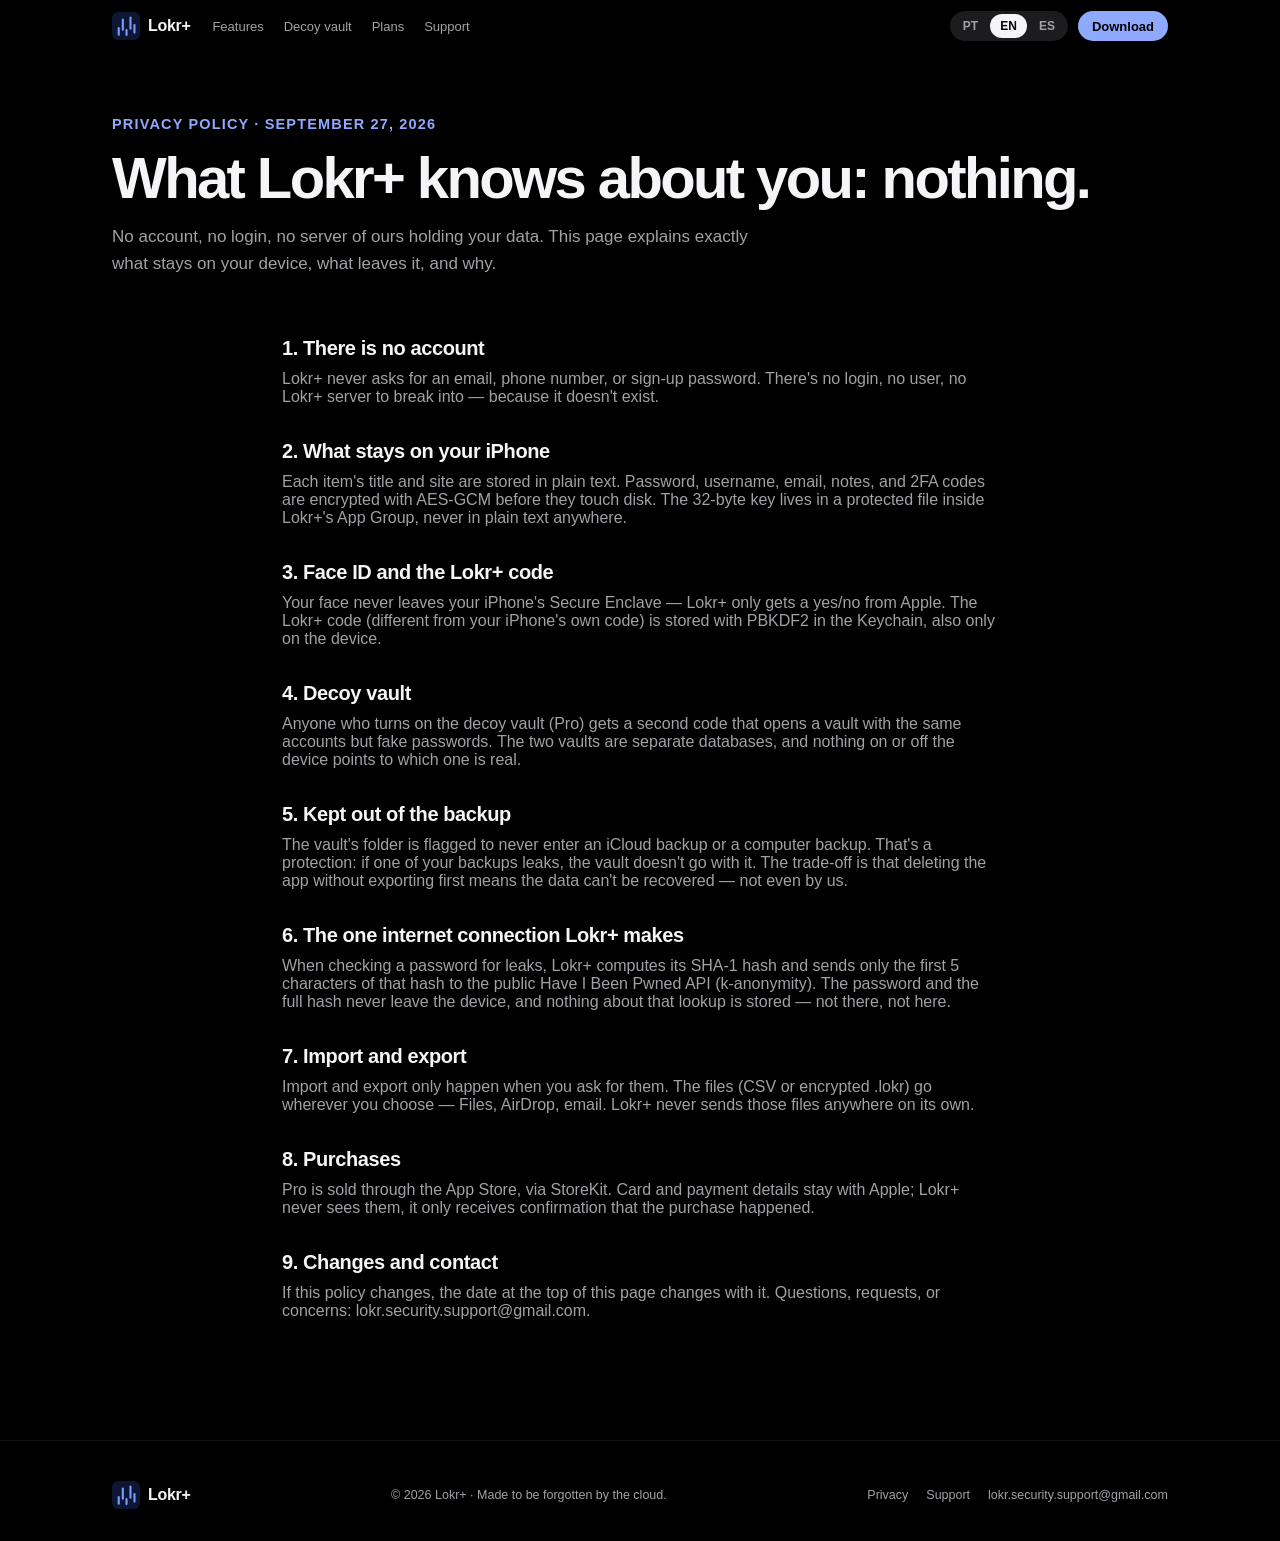
==== privacidade.html @ 9a6746d3 "feat: privacy and support pages Privacidade com 9 seções (fundamentadas no que o app de fato faz: AE" ====
<!doctype html>
<html lang="pt-BR">
<head>
<meta charset="utf-8">
<meta name="viewport" content="width=device-width, initial-scale=1">
<title>Privacidade — Lokr+</title>
<meta name="description" content="Política de privacidade do Lokr+: sem conta, sem servidor, dados só no seu iPhone.">
<link rel="icon" href="assets/icon.svg" type="image/svg+xml">
<link rel="stylesheet" href="css/tokens.css">
<link rel="stylesheet" href="css/layout.css">
<link rel="stylesheet" href="css/legal.css">
</head>
<body>
<header class="site-header" data-site-header></header>

<main>
  <section class="legal-hero wrap">
    <span class="eyebrow" data-p-eyebrow></span>
    <h1 class="h-section" data-p-title></h1>
    <p class="body-text" data-p-intro></p>
  </section>
  <section class="legal-sections wrap" data-p-sections></section>
</main>

<footer class="site-footer" data-site-footer></footer>

<script src="js/i18n.js"></script>
<script src="js/i18n-legal.js"></script>
<script src="js/site.js"></script>
<script src="js/page-legal.js"></script>
<script>document.addEventListener("DOMContentLoaded", function () { window.LokrSite.init(null); window.LokrPageLegal.renderPrivacy(); });</script>
</body>
</html>
---- css/tokens.css ----
/* Lokr+ site — design tokens (spec section 2 & 3) */
:root {
  --bg: #000000;
  --card: #141416;
  --control: #1C1C1E;
  --text: #F5F5F7;
  --text-2: #A1A1A6;
  --accent-1: #8FA9FF;
  --accent-2: #C7B8FF;
  --card-pro: #3F5FD0;
  --card-pro-btn: #2F4FC4;
  --isca-bg: #0F1B3D;
  --isca-text: #B9C3E0;
  --positive: #4CC47A;
  --warning: #E3A43A;
  --icon-bg: #0D1733;
  --icon-bars: #7B9BFF;
  --icon-line: #6B8EFF;

  --font: -apple-system, "SF Pro Display", "SF Pro Text", "Helvetica Neue", Helvetica, Arial, sans-serif;
  --font-mono: ui-monospace, "SF Mono", Menlo, monospace;

  --content-max: 1100px;
  --content-pad: 22px;
}

* { box-sizing: border-box; }

html, body {
  margin: 0;
  padding: 0;
  background: var(--bg);
  color: var(--text);
  font-family: var(--font);
  -webkit-font-smoothing: antialiased;
}

body { overflow-x: hidden; }

h1, h2, h3, p { margin: 0; }

h1, h2 { text-wrap: balance; }
p { text-wrap: pretty; }

a { color: inherit; text-decoration: none; }

img { max-width: 100%; display: block; }

.wrap {
  max-width: var(--content-max);
  margin: 0 auto;
  padding-left: var(--content-pad);
  padding-right: var(--content-pad);
}

/* Type scale (spec section 3) */
.h-stage   { font-size: clamp(44px, 8vw, 104px); font-weight: 700; line-height: 1.02; letter-spacing: -.05em; }
.h-section { font-size: clamp(34px, 4.6vw, 58px); font-weight: 700; line-height: 1.03; letter-spacing: -.045em; }
@media (min-width: 1400px) { .h-section { font-size: clamp(34px, 5vw, 64px); } }
.h-legend  { font-size: clamp(26px, 3.3vw, 44px); font-weight: 700; line-height: 1.06; letter-spacing: -.035em; }
.h-card    { font-size: 19px; font-weight: 600; letter-spacing: -.02em; }
.h-plan    { font-size: 28px; font-weight: 700; letter-spacing: -.03em; }
.body-text { font-size: 17px; font-weight: 400; line-height: 1.58; }
.body-card { font-size: 15.5px; font-weight: 400; line-height: 1.55; }
.eyebrow   { font-size: 14.5px; font-weight: 600; color: var(--accent-1); letter-spacing: .08em; text-transform: uppercase; }
.nav-text  { font-size: 13px; font-weight: 400; }
.btn-text  { font-size: 16px; font-weight: 600; }
.footer-text { font-size: 12.5px; font-weight: 400; line-height: 1.5; color: var(--text-2); }

.accent-grad {
  background-image: linear-gradient(90deg, var(--accent-1), var(--accent-2));
  -webkit-background-clip: text;
  background-clip: text;
  color: transparent;
}

.sr-only {
  position: absolute; width: 1px; height: 1px;
  padding: 0; margin: -1px; overflow: hidden;
  clip: rect(0,0,0,0); white-space: nowrap; border: 0;
}
---- css/layout.css ----
/* Lokr+ site — header, footer, shared layout (spec section 4) */

header.site-header {
  position: fixed;
  top: 0; left: 0; right: 0;
  height: 52px;
  z-index: 50;
  background: rgba(0,0,0,.6);
  backdrop-filter: blur(20px);
  -webkit-backdrop-filter: blur(20px);
}

header.site-header .wrap {
  height: 52px;
  display: flex;
  align-items: center;
  gap: 22px;
}

.brand {
  display: flex;
  align-items: center;
  gap: 8px;
  font-size: 16px;
  font-weight: 700;
  letter-spacing: -.02em;
  white-space: nowrap;
}

.brand svg { width: 28px; height: 28px; flex: none; }

.site-nav {
  display: flex;
  align-items: center;
  gap: 20px;
  flex: 1;
  min-width: 0;
  overflow: hidden;
  white-space: nowrap;
}

.site-nav a {
  font-size: 13px;
  color: var(--text-2);
  transition: color .15s;
}
.site-nav a:hover, .site-nav a.active { color: var(--text); }

.header-right {
  display: flex;
  align-items: center;
  gap: 10px;
  flex: none;
}

.lang-pill {
  display: flex;
  background: var(--control);
  border-radius: 15px;
  padding: 3px;
  gap: 2px;
}

.lang-pill button {
  border: 0;
  background: transparent;
  color: var(--text-2);
  font-family: var(--font);
  font-size: 12px;
  font-weight: 600;
  padding: 5px 10px;
  border-radius: 12px;
  cursor: pointer;
  transition: background .15s, color .15s;
}

.lang-pill button.active {
  background: var(--text);
  color: #000;
}

.btn-download {
  height: 30px;
  padding: 0 14px;
  border-radius: 15px;
  background: var(--accent-1);
  color: #000;
  font-size: 13px;
  font-weight: 600;
  display: flex;
  align-items: center;
  border: 0;
  cursor: pointer;
  white-space: nowrap;
}

.btn-primary {
  display: inline-flex;
  align-items: center;
  justify-content: center;
  height: 52px;
  padding: 0 28px;
  border-radius: 26px;
  background: var(--accent-1);
  color: #000;
  font-size: 16px;
  font-weight: 600;
  border: 0;
  cursor: pointer;
}

main { padding-top: 52px; }

footer.site-footer {
  border-top: 1px solid rgba(255,255,255,.07);
  padding: 40px 0 32px;
}

footer.site-footer .wrap {
  display: flex;
  flex-wrap: wrap;
  justify-content: space-between;
  align-items: center;
  gap: 16px;
}

footer.site-footer .foot-links {
  display: flex;
  gap: 18px;
  flex-wrap: wrap;
}

footer.site-footer a:hover { color: var(--text); }

@media (max-width: 820px) {
  .site-nav { gap: 14px; }
  .site-nav a { overflow: hidden; text-overflow: ellipsis; }
}
---- css/legal.css ----
/* Lokr+ site — Privacy & Support pages */

.legal-hero { padding-top: 64px; padding-bottom: 20px; }
.legal-hero .eyebrow { display: block; margin-bottom: 16px; color: var(--accent-1); }
.legal-hero .body-text { margin-top: 16px; max-width: 640px; color: var(--text-2); }

.legal-sections {
  padding-top: 40px;
  padding-bottom: 120px;
  display: flex;
  flex-direction: column;
  gap: 34px;
  max-width: 760px;
}
.legal-sections h2 { font-size: 20px; font-weight: 700; margin-bottom: 10px; letter-spacing: -.02em; }
.legal-sections p { color: var(--text-2); }

.support-layout {
  padding-top: 40px;
  padding-bottom: 120px;
  display: grid;
  grid-template-columns: 320px 1fr;
  gap: 40px;
  align-items: start;
}
@media (max-width: 820px) {
  .support-layout { grid-template-columns: 1fr; }
}

.contact-card {
  background: var(--isca-bg);
  border-radius: 24px;
  padding: 26px 24px;
}
.contact-card h3 { font-size: 19px; font-weight: 700; margin-bottom: 10px; }
.contact-card p { color: var(--isca-text); margin-bottom: 20px; font-size: 14.5px; line-height: 1.5; }

.faq-list {
  display: flex;
  flex-direction: column;
}

.faq-item {
  border-bottom: 1px solid rgba(255,255,255,.09);
}
.faq-item:first-child { border-top: 1px solid rgba(255,255,255,.09); }

.faq-question {
  width: 100%;
  text-align: left;
  background: none;
  border: 0;
  color: var(--text);
  font-family: var(--font);
  font-size: 16px;
  font-weight: 600;
  padding: 20px 4px;
  display: flex;
  align-items: center;
  justify-content: space-between;
  gap: 16px;
  cursor: pointer;
}

.faq-question .plus {
  flex: none;
  width: 22px; height: 22px;
  border-radius: 50%;
  border: 1px solid rgba(255,255,255,.3);
  display: flex; align-items: center; justify-content: center;
  font-size: 14px;
  transition: transform .2s ease;
}

.faq-item.open .faq-question .plus { transform: rotate(45deg); }

.faq-answer {
  max-height: 0;
  overflow: hidden;
  transition: max-height .3s ease;
}
.faq-answer p {
  padding: 0 4px 20px;
  color: var(--text-2);
  font-size: 15px;
  line-height: 1.6;
}
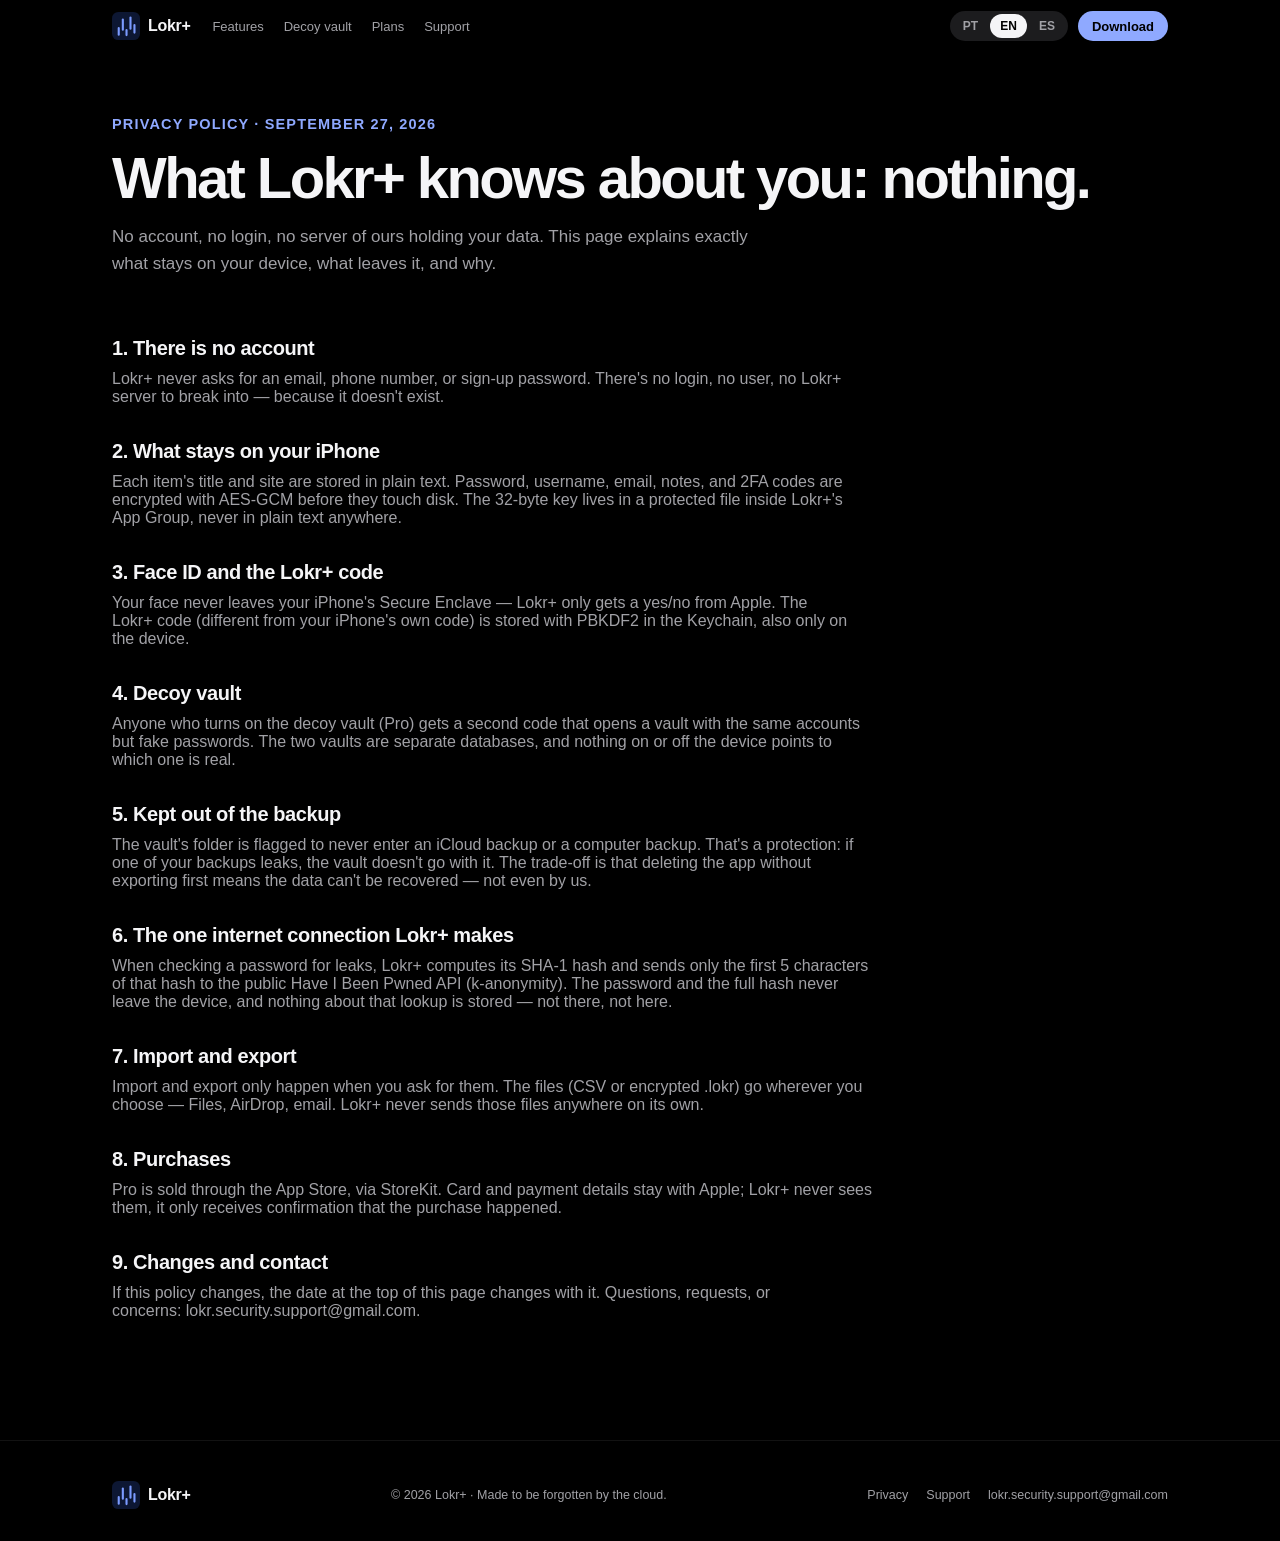
==== commit b6ba5f00: "fix: privacy policy list indented relative to the heading/intro above it .legal-sections had its own" ====
--- a/privacidade.html
+++ b/privacidade.html
@@ -6,9 +6,9 @@
 <title>Privacidade — Lokr+</title>
 <meta name="description" content="Política de privacidade do Lokr+: sem conta, sem servidor, dados só no seu iPhone.">
 <link rel="icon" href="assets/icon.svg" type="image/svg+xml">
-<link rel="stylesheet" href="css/tokens.css">
-<link rel="stylesheet" href="css/layout.css">
-<link rel="stylesheet" href="css/legal.css">
+<link rel="stylesheet" href="css/tokens.css?v=1">
+<link rel="stylesheet" href="css/layout.css?v=1">
+<link rel="stylesheet" href="css/legal.css?v=2">
 </head>
 <body>
 <header class="site-header" data-site-header></header>
--- a/css/tokens.css
+++ b/css/tokens.css
@@ -35,7 +35,7 @@
   -webkit-font-smoothing: antialiased;
 }
 
-body { overflow-x: hidden; }
+html { overflow-x: hidden; }
 
 h1, h2, h3, p { margin: 0; }
 
--- a/css/legal.css
+++ b/css/legal.css
@@ -10,10 +10,9 @@
   display: flex;
   flex-direction: column;
   gap: 34px;
-  max-width: 760px;
 }
 .legal-sections h2 { font-size: 20px; font-weight: 700; margin-bottom: 10px; letter-spacing: -.02em; }
-.legal-sections p { color: var(--text-2); }
+.legal-sections p { color: var(--text-2); max-width: 760px; }
 
 .support-layout {
   padding-top: 40px;
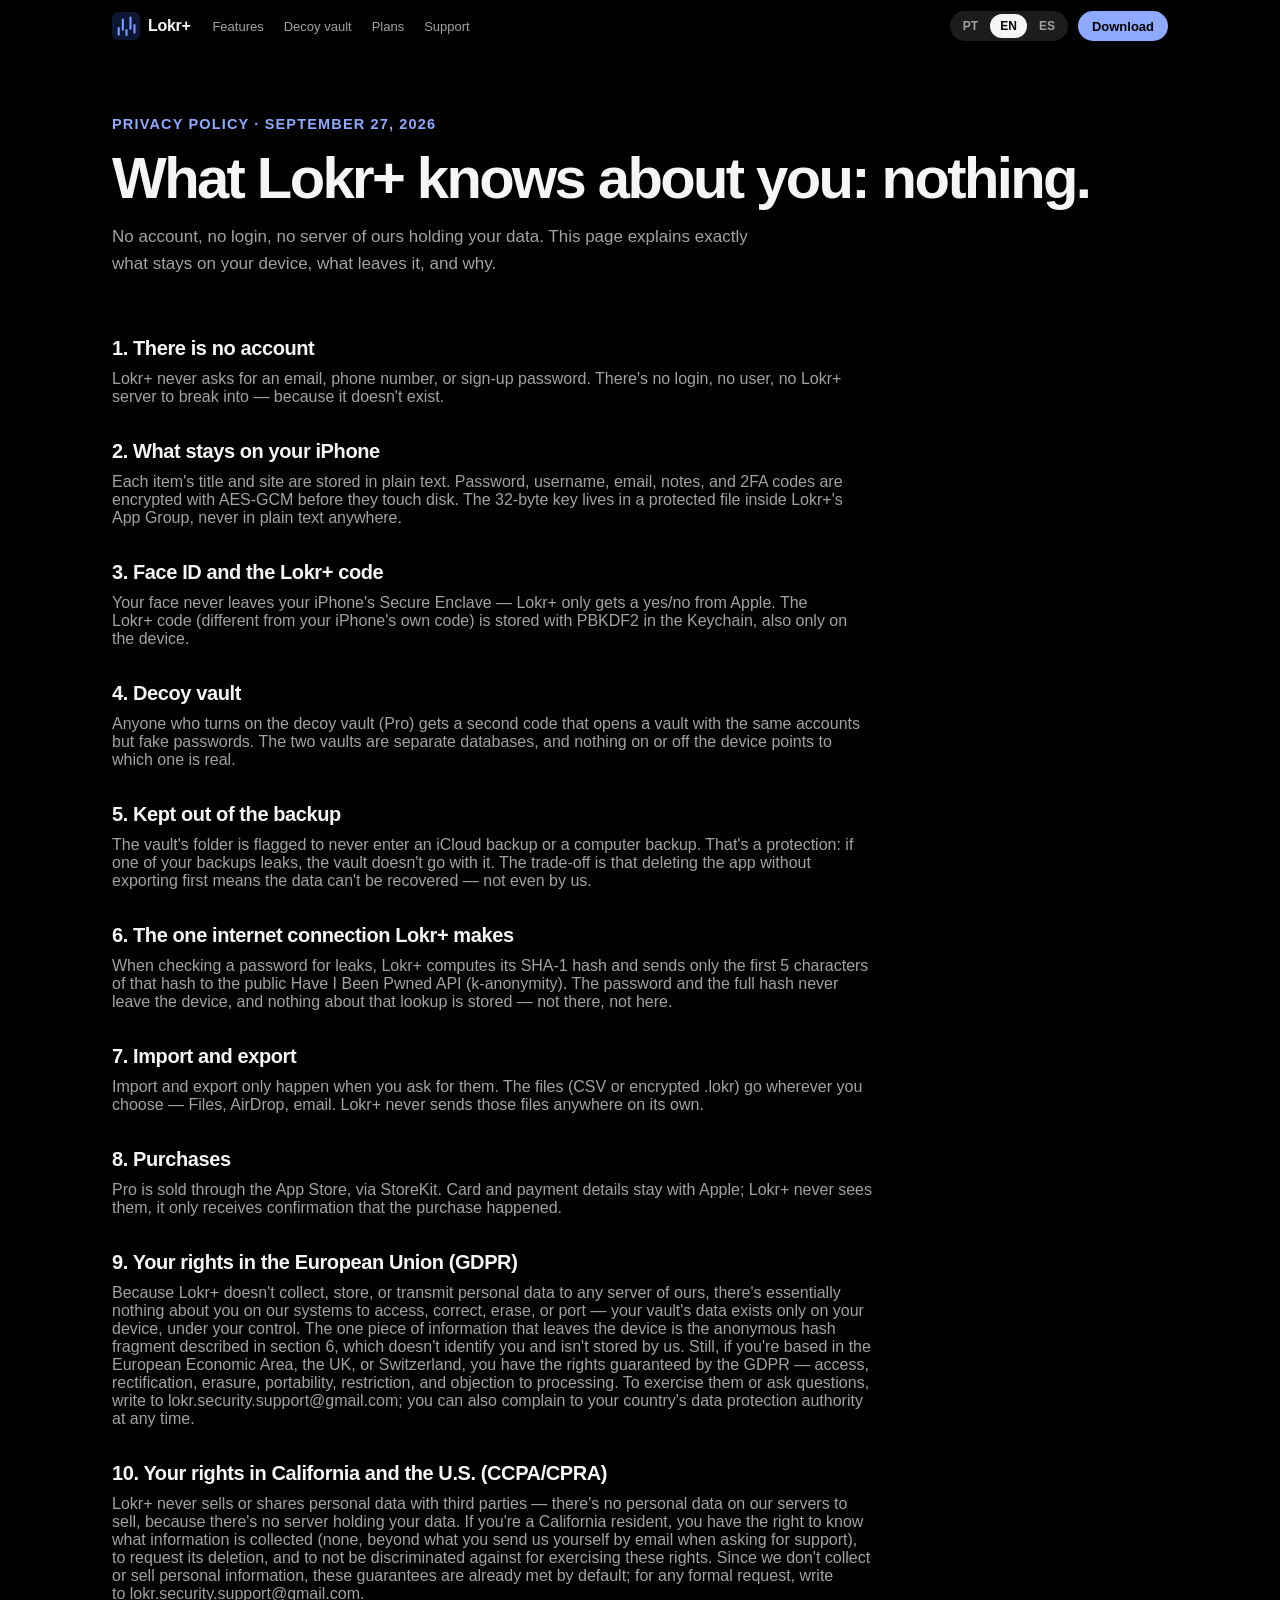
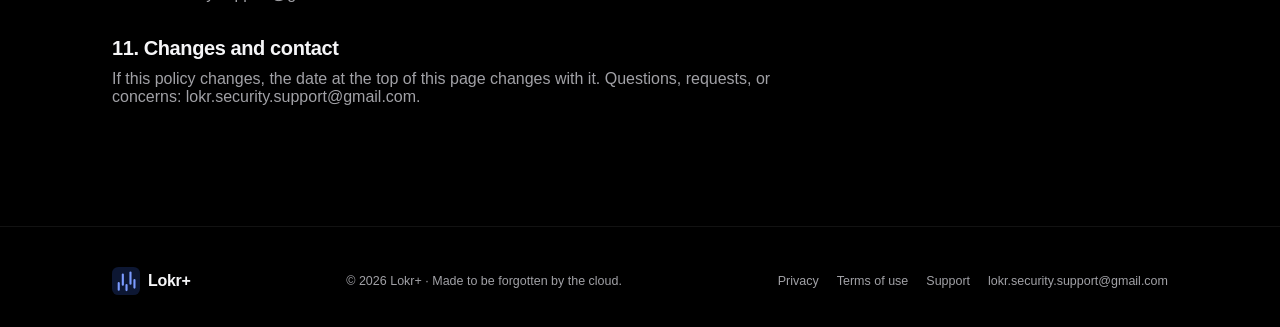
==== commit 1c442425: "feat: add GDPR/CCPA rights sections and a Terms of Use page Privacy policy now has explicit sections" ====
--- a/privacidade.html
+++ b/privacidade.html
@@ -24,10 +24,10 @@
 
 <footer class="site-footer" data-site-footer></footer>
 
-<script src="js/i18n.js"></script>
-<script src="js/i18n-legal.js"></script>
-<script src="js/site.js"></script>
-<script src="js/page-legal.js"></script>
+<script src="js/i18n.js?v=1"></script>
+<script src="js/i18n-legal.js?v=2"></script>
+<script src="js/site.js?v=2"></script>
+<script src="js/page-legal.js?v=2"></script>
 <script>document.addEventListener("DOMContentLoaded", function () { window.LokrSite.init(null); window.LokrPageLegal.renderPrivacy(); });</script>
 </body>
 </html>
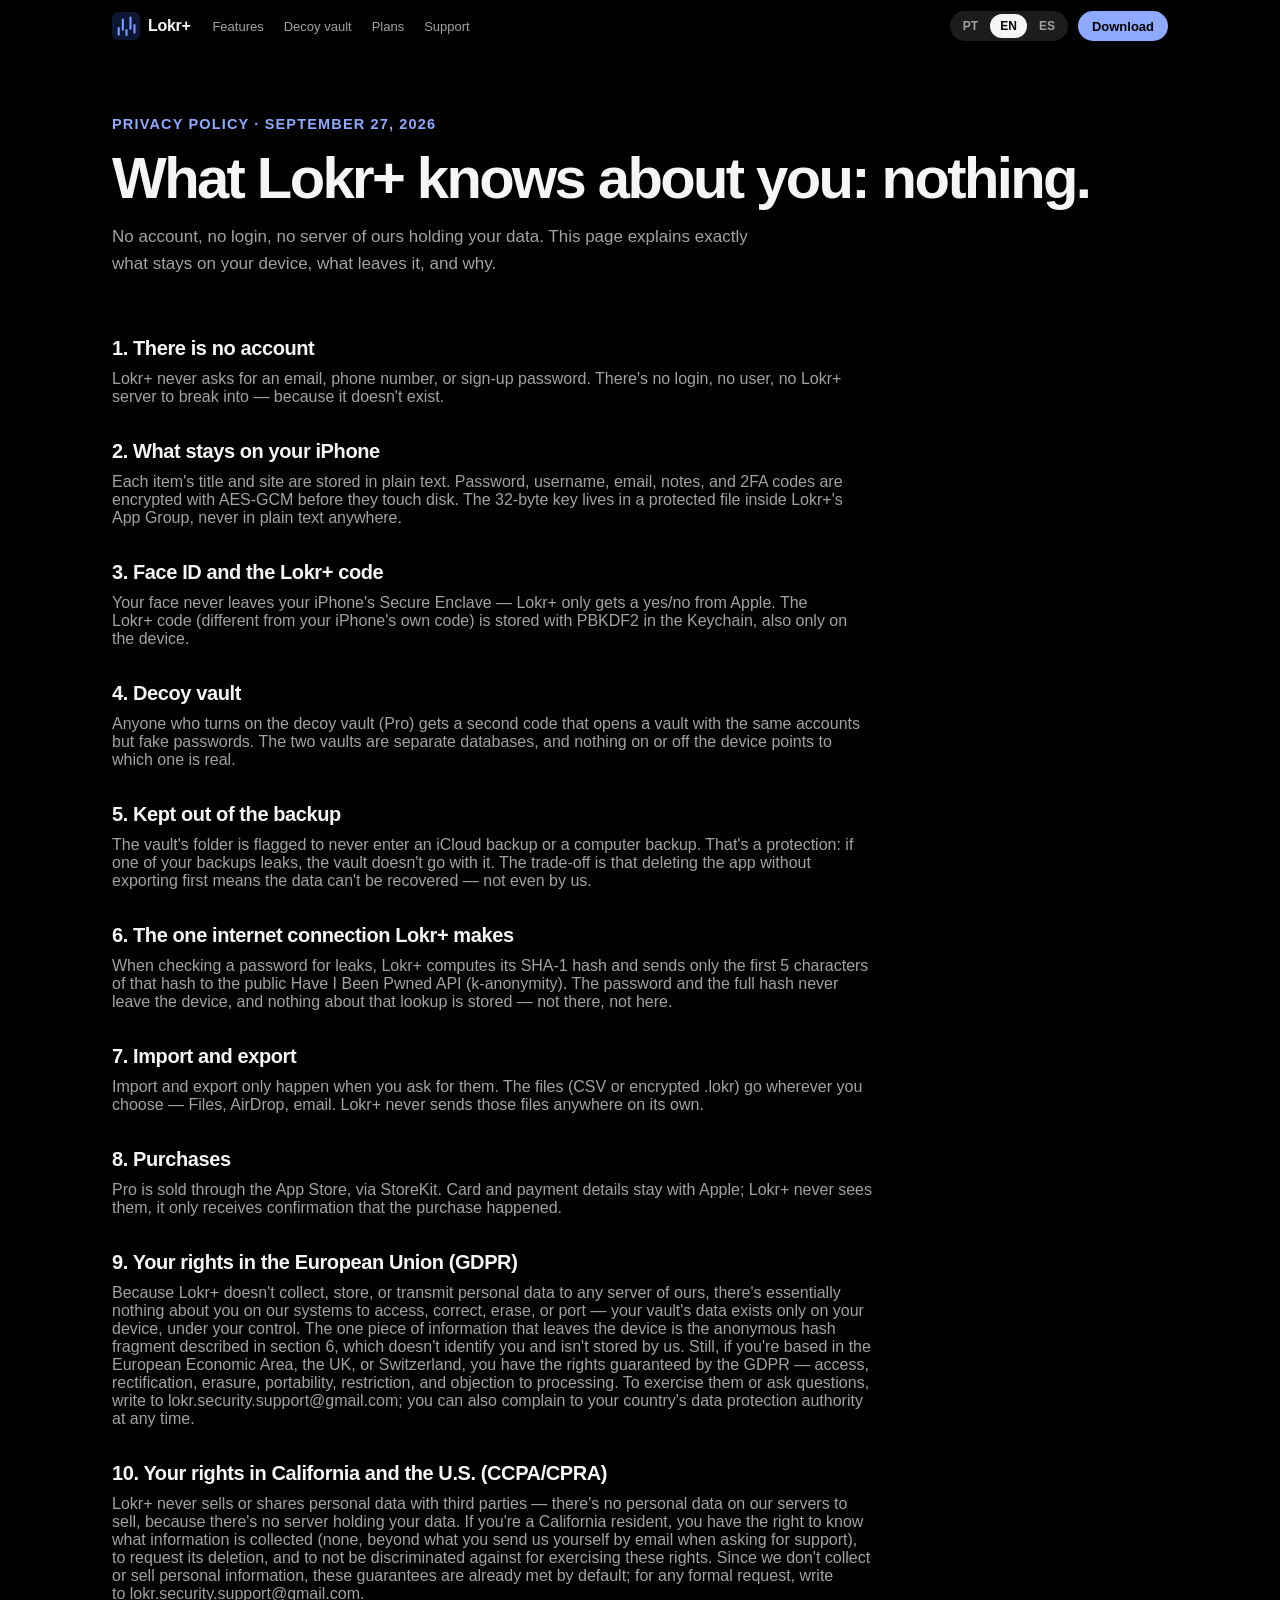
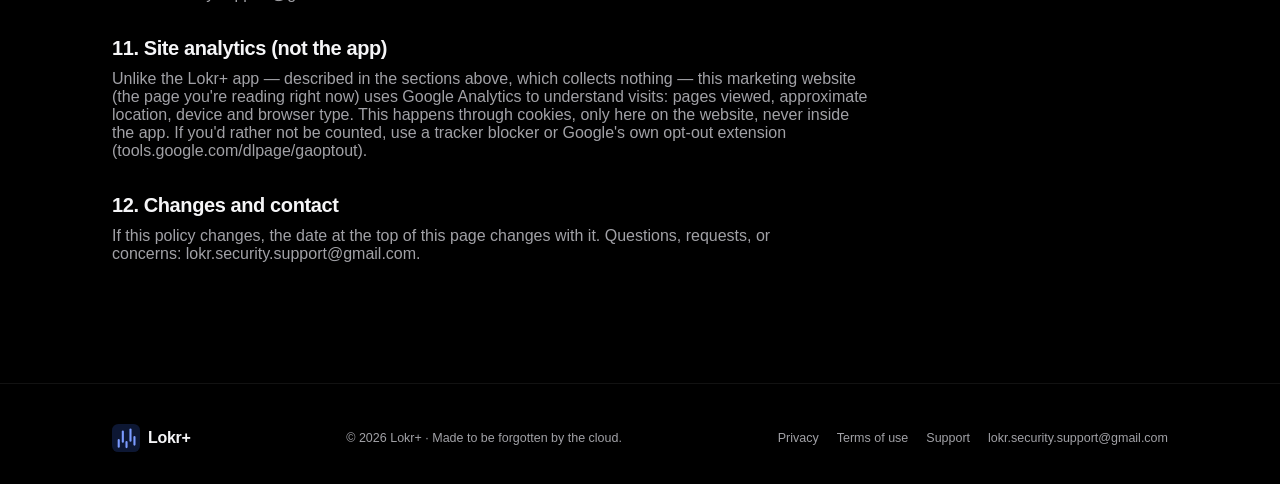
==== commit 35ffe901: "docs: disclose site-only Google Analytics in the privacy policy New section 11 (pt/en/es) makes clea" ====
--- a/privacidade.html
+++ b/privacidade.html
@@ -1,6 +1,15 @@
 <!doctype html>
 <html lang="pt-BR">
 <head>
+<!-- Google tag (gtag.js) -->
+<script async src="https://www.googletagmanager.com/gtag/js?id=G-HVHB862MR1"></script>
+<script>
+  window.dataLayer = window.dataLayer || [];
+  function gtag(){dataLayer.push(arguments);}
+  gtag('js', new Date());
+
+  gtag('config', 'G-HVHB862MR1');
+</script>
 <meta charset="utf-8">
 <meta name="viewport" content="width=device-width, initial-scale=1">
 <title>Privacidade — Lokr+</title>
@@ -25,7 +34,7 @@
 <footer class="site-footer" data-site-footer></footer>
 
 <script src="js/i18n.js?v=1"></script>
-<script src="js/i18n-legal.js?v=2"></script>
+<script src="js/i18n-legal.js?v=3"></script>
 <script src="js/site.js?v=2"></script>
 <script src="js/page-legal.js?v=2"></script>
 <script>document.addEventListener("DOMContentLoaded", function () { window.LokrSite.init(null); window.LokrPageLegal.renderPrivacy(); });</script>
